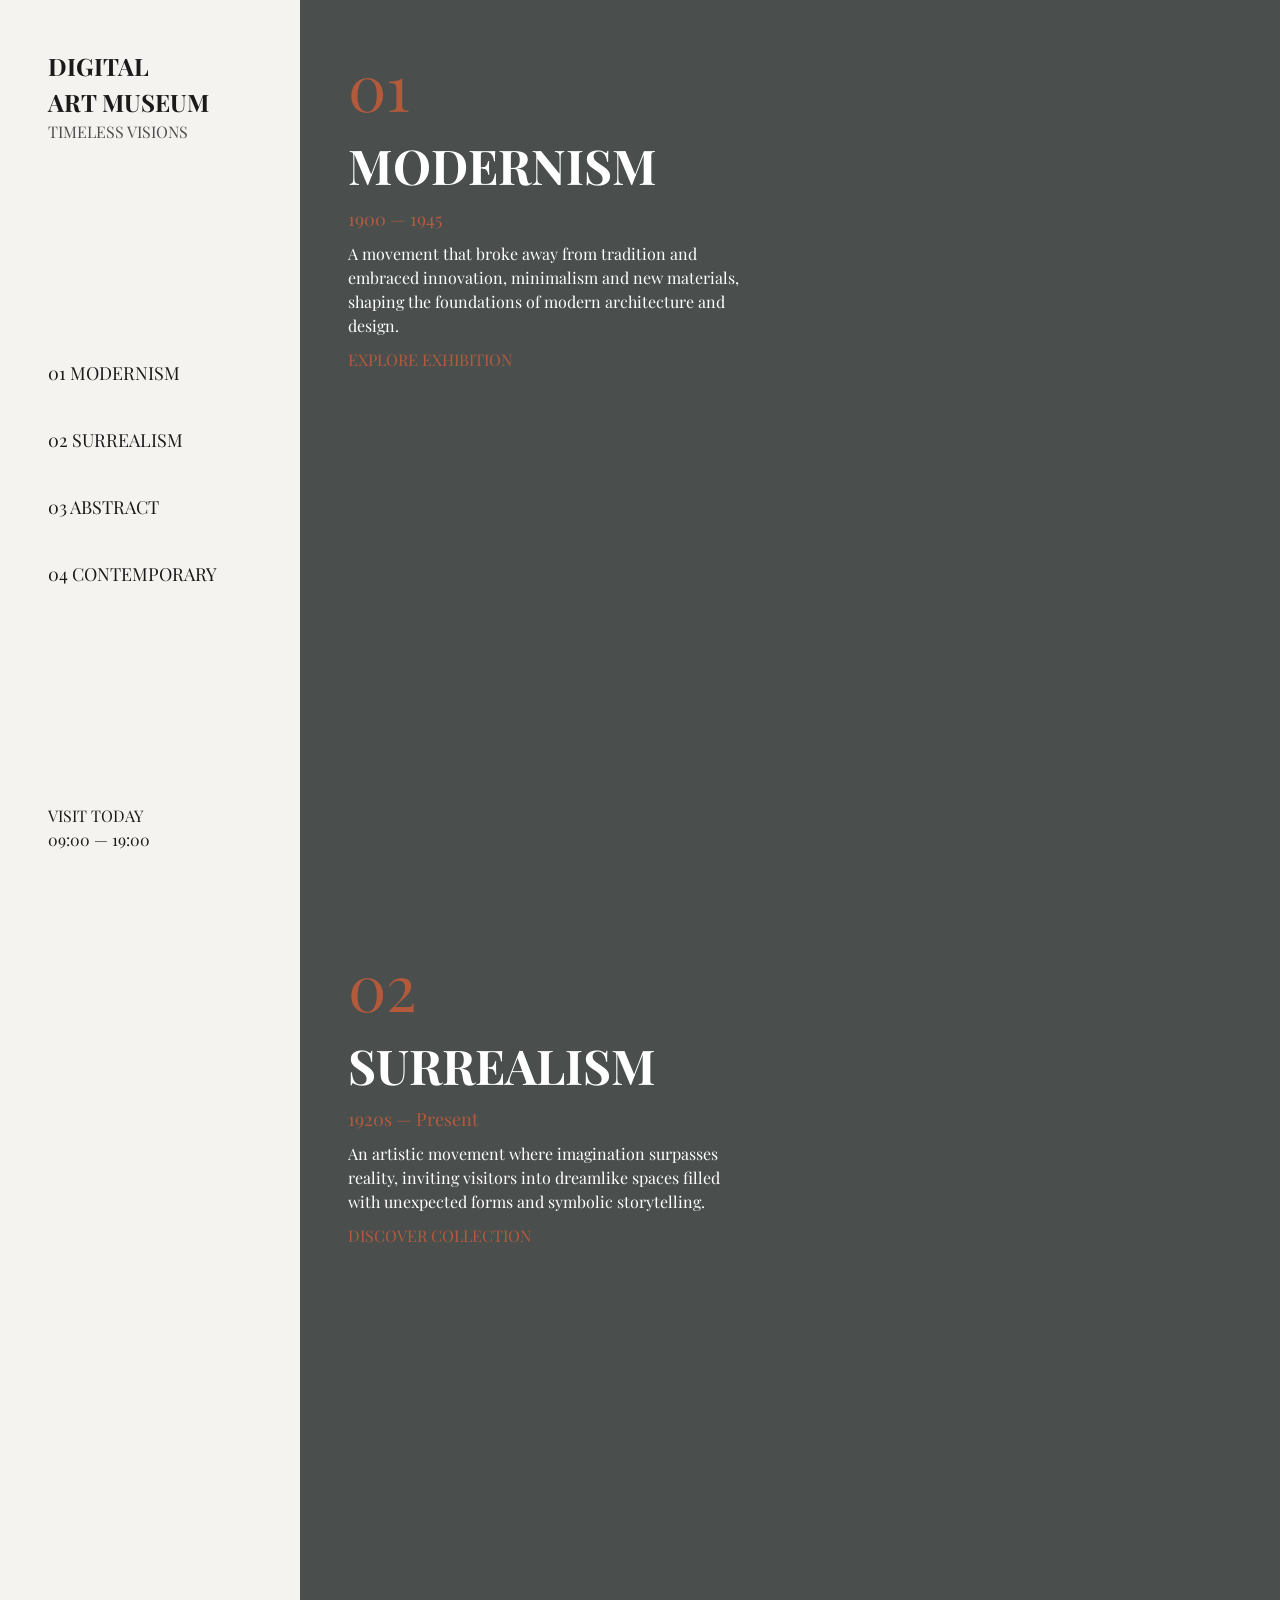
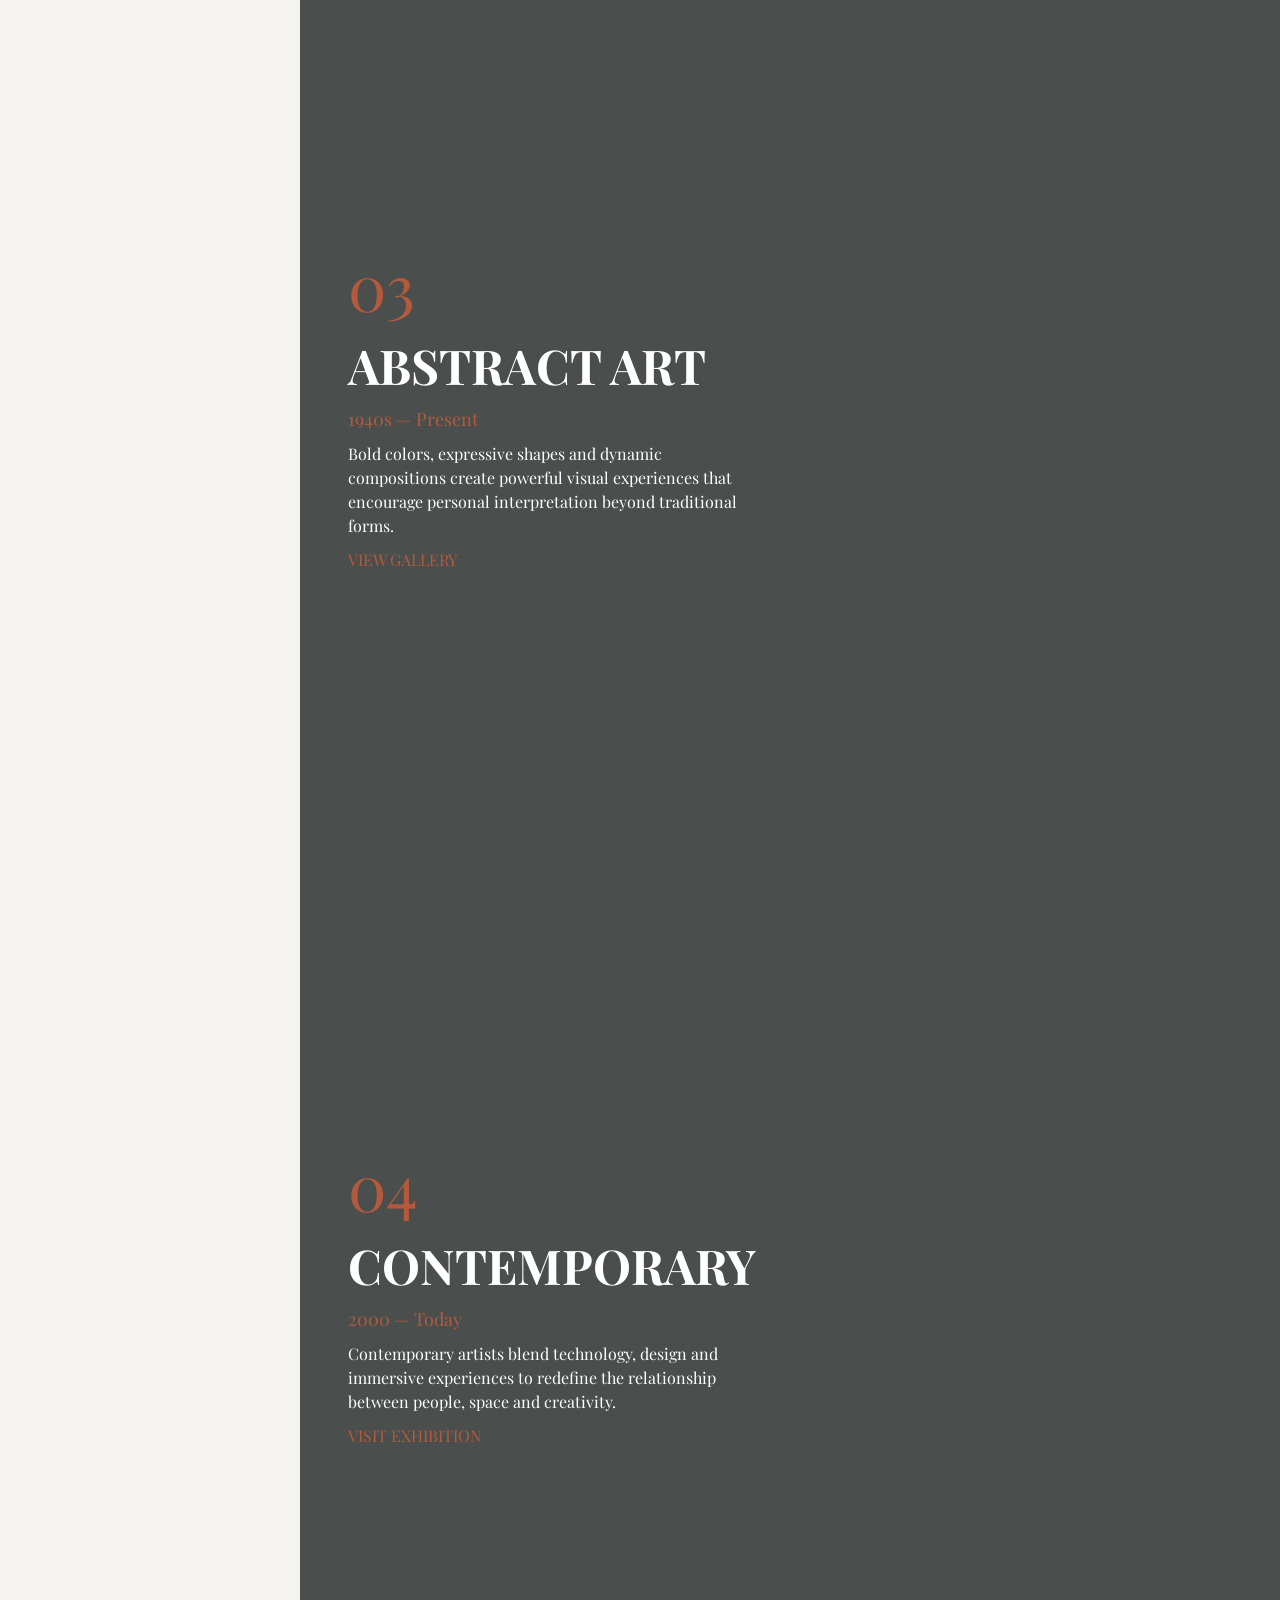
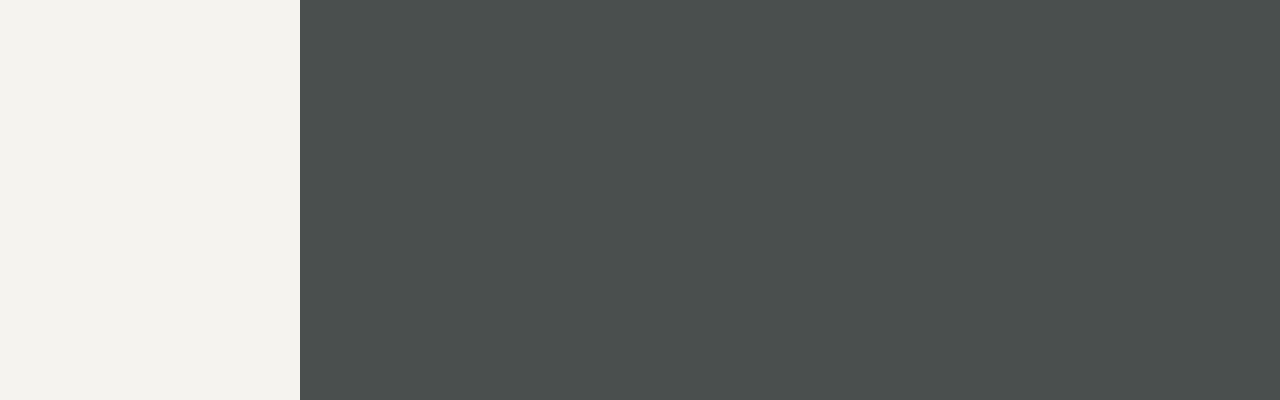
==== module-04/index.html @ 009beeca "add module-04" ====
<!doctype html>
<html lang="uk">
  <head>
    <meta charset="UTF-8" />
    <meta name="viewport" content="width=device-width, initial-scale=1.0" />
    <meta
      name="description"
      content="Digital Art Museum — онлайн-експозиція мистецьких напрямів."
    />
    <title>Digital Art Museum</title>
    <link
      rel="stylesheet"
      href="https://cdnjs.cloudflare.com/ajax/libs/modern-normalize/3.0.1/modern-normalize.min.css"
      integrity="sha512-q6WgHqiHlKyOqslT/lgBgodhd03Wp4BEqKeW6nNtlOY4quzyG3VoQKFrieaCeSnuVseNKRGpGeDU3qPmabCANg=="
      crossorigin="anonymous"
      referrerpolicy="no-referrer"
    />
    <link rel="preconnect" href="https://fonts.googleapis.com" />
    <link rel="preconnect" href="https://fonts.gstatic.com" crossorigin />
    <link
      href="https://fonts.googleapis.com/css2?family=Playfair+Display:wght@400..900&display=swap"
      rel="stylesheet"
    />
    <link rel="stylesheet" href="./css/styles.css" />
  </head>
  <body>
    <div class="museum">
      <aside class="sidebar">
        <a class="logo" href="./index.html">
          DIGITAL <br />
          ART MUSEUM
          <span>TIMELESS VISIONS</span>
        </a>

        <nav class="navigation">
          <ol class="navigation-list">
            <li>
              <a
                class="navigation-link is-active"
                href="#modernism"
                aria-current="page"
              >
                01 Modernism
              </a>
            </li>
            <li>
              <a class="navigation-link" href="#surrealism"> 02 Surrealism </a>
            </li>
            <li>
              <a class="navigation-link" href="#abstract"> 03 Abstract </a>
            </li>
            <li>
              <a class="navigation-link" href="#contemporary">
                04 Contemporary
              </a>
            </li>
          </ol>
        </nav>

        <div class="visit">
          <p>VISIT TODAY</p>
          <span>09:00 — 19:00</span>
        </div>
      </aside>

      <main class="exhibitions">
        <ol class="exhibitions-list">
          <li class="exhibition exhibition-modernism" id="modernism">
            <article class="exhibition-content">
              <span class="exhibition-number">01</span>
              <h2 class="exhibition-title">Modernism</h2>
              <p class="exhibition-period">1900 — 1945</p>
              <p class="exhibition-description">
                A movement that broke away from tradition and embraced
                innovation, minimalism and new materials, shaping the
                foundations of modern architecture and design.
              </p>
              <a class="exhibition-link" href="#modernism"
                >Explore exhibition</a
              >
            </article>
          </li>

          <li class="exhibition exhibition-surrealism" id="surrealism">
            <article class="exhibition-content">
              <span class="exhibition-number">02</span>
              <h2 class="exhibition-title">Surrealism</h2>
              <p class="exhibition-period">1920s — Present</p>
              <p class="exhibition-description">
                An artistic movement where imagination surpasses reality,
                inviting visitors into dreamlike spaces filled with unexpected
                forms and symbolic storytelling.
              </p>
              <a class="exhibition-link" href="#surrealism"
                >Discover collection</a
              >
            </article>
          </li>

          <li class="exhibition exhibition-abstract" id="abstract">
            <article class="exhibition-content">
              <span class="exhibition-number">03</span>
              <h2 class="exhibition-title">Abstract Art</h2>
              <p class="exhibition-period">1940s — Present</p>
              <p class="exhibition-description">
                Bold colors, expressive shapes and dynamic compositions create
                powerful visual experiences that encourage personal
                interpretation beyond traditional forms.
              </p>
              <a class="exhibition-link" href="#abstract">View gallery</a>
            </article>
          </li>

          <li class="exhibition exhibition-contemporary" id="contemporary">
            <article class="exhibition-content">
              <span class="exhibition-number">04</span>
              <h2 class="exhibition-title">Contemporary</h2>
              <p class="exhibition-period">2000 — Today</p>
              <p class="exhibition-description">
                Contemporary artists blend technology, design and immersive
                experiences to redefine the relationship between people, space
                and creativity.
              </p>
              <a class="exhibition-link" href="#contemporary"
                >Visit exhibition</a
              >
            </article>
          </li>
        </ol>
      </main>
    </div>
  </body>
</html>
---- module-04/css/styles.css ----
html {
  scroll-behavior: smooth;
}

body {
  font-family: 'Playfair Display', serif;
  color: #fff;
  font-size: 16px;
  background: #f5f3ef;
}

a {
  color: inherit;
  text-decoration: none;
}

ul,
ol {
  padding: 0;
  margin: 0;
  list-style-type: none;
}

h1,
h2,
h3,
h4,
h5,
h6,
p {
  margin: 0;
}

.museum {
  display: flex;
  max-width: 1440px;
  margin: 0 auto;
}

.sidebar {
  display: flex;
  flex-direction: column;
  gap: 40px;
  justify-content: space-between;
  height: 100vh;
  width: 300px;
  padding: 48px;
}

.logo {
  display: flex;
  flex-direction: column;
  font-weight: 700;
  font-size: 24px;
  line-height: 1.5;
  text-transform: uppercase;
  color: #1a1a1a;
}

.logo span {
  font-weight: 400;
  font-size: 16px;
  line-height: 1.5;
  text-transform: uppercase;
  color: #4d4d4d;
}

.navigation-list {
  display: flex;
  flex-direction: column;
  gap: 40px;
}

.navigation-link {
  position: relative;
  font-size: 18px;
  line-height: 1.5;
  text-transform: uppercase;
  color: #1a1a1a;
}

.navigation-link:hover,
.navigation-link:focus {
  color: #b45a3c;
}

.visit {
  line-height: 1.5;
  text-transform: uppercase;
  color: #1a1a1a;
}

.exhibitions {
  flex-grow: 1;
}

.exhibition {
  min-height: min(100vh, 1100px);
  background-color: #4a4f4e;
  background-position: center;
  background-size: cover;
}

.exhibition-content {
  width: 500px;
  padding: 48px;
}

.exhibition-number {
  display: inline-block;
  margin-bottom: 10px;

  font-size: 64px;
  line-height: 1.1875;
  color: #b45a3c;
}

.exhibition-title {
  margin-bottom: 10px;
  font-size: 48px;
  line-height: 1.33;
  text-transform: uppercase;
}

.exhibition-period {
  margin-bottom: 10px;
  color: #b45a3c;
  font-size: 18px;
  line-height: 1.33;
}

.exhibition-description {
  margin-bottom: 10px;
  line-height: 1.5;
}

.exhibition-link {
  padding-bottom: 6px;
  line-height: 1.5;
  text-transform: uppercase;
  color: #b45a3c;
}
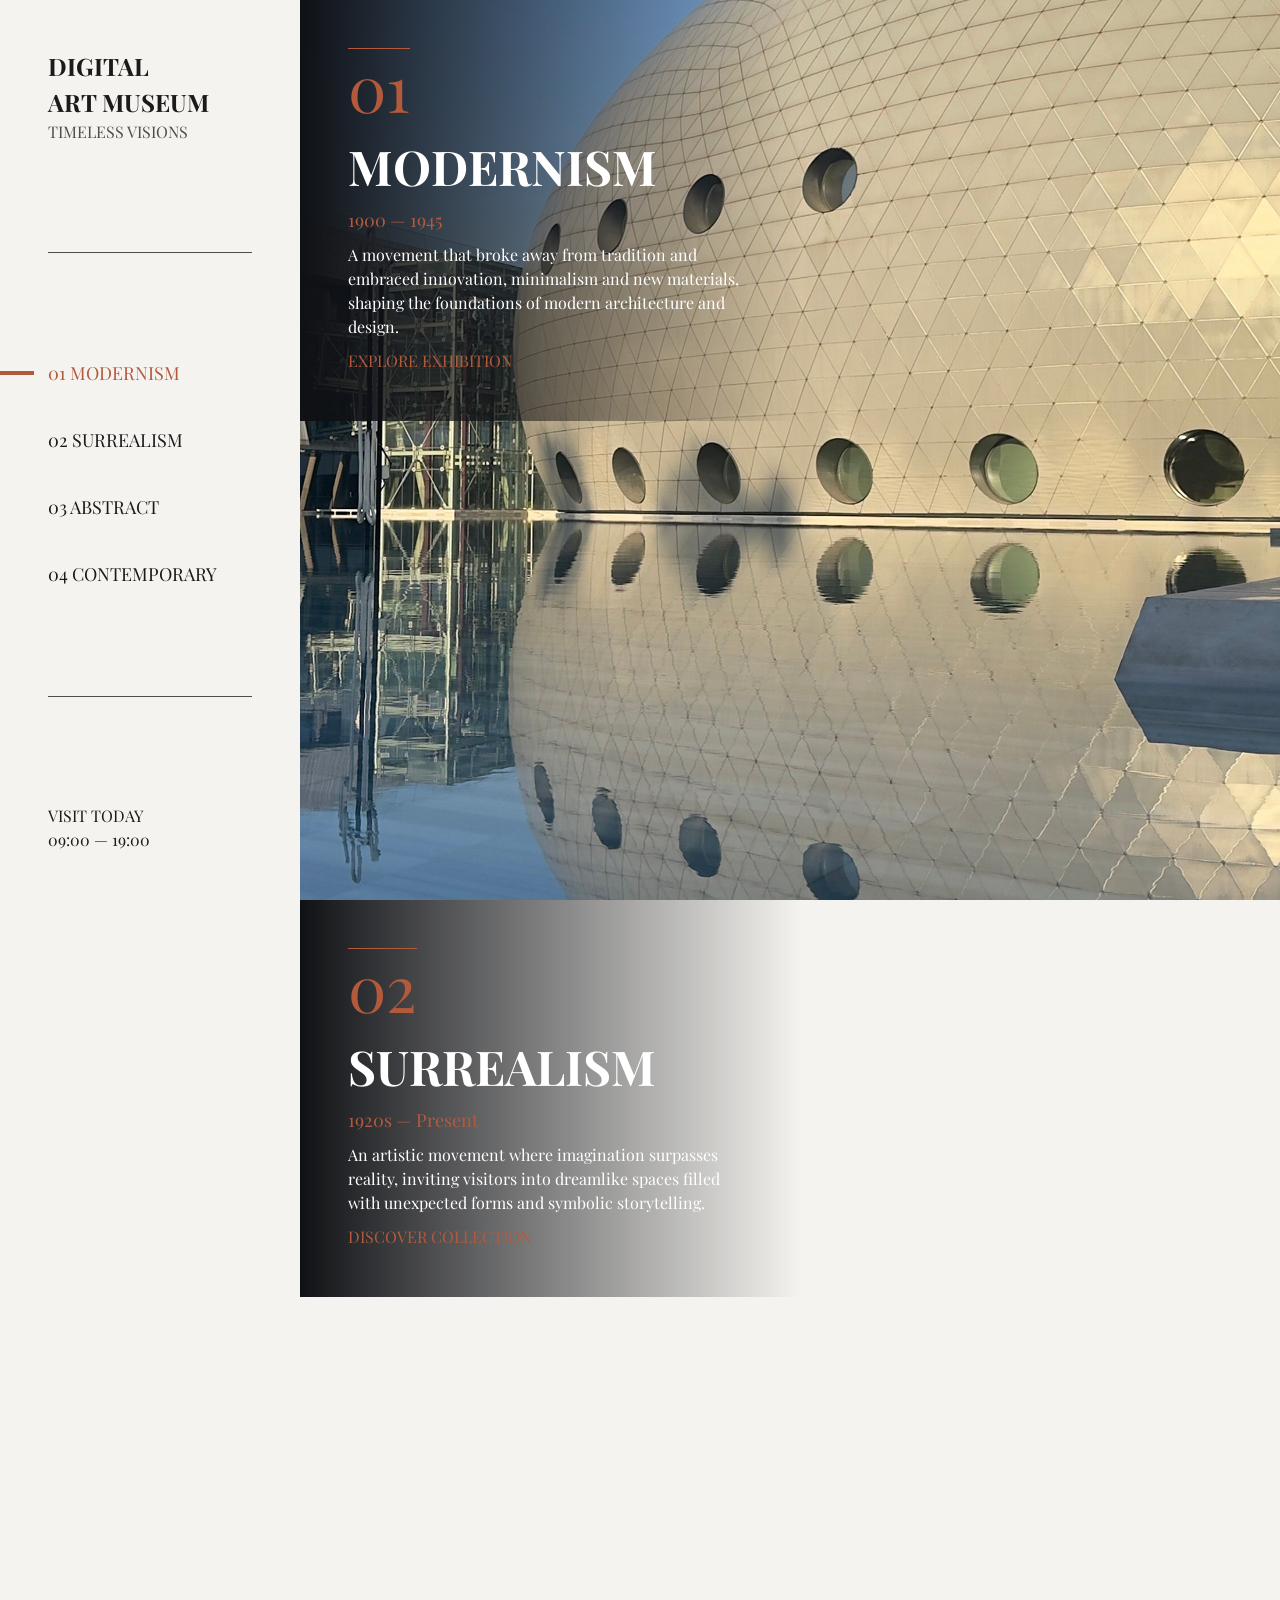
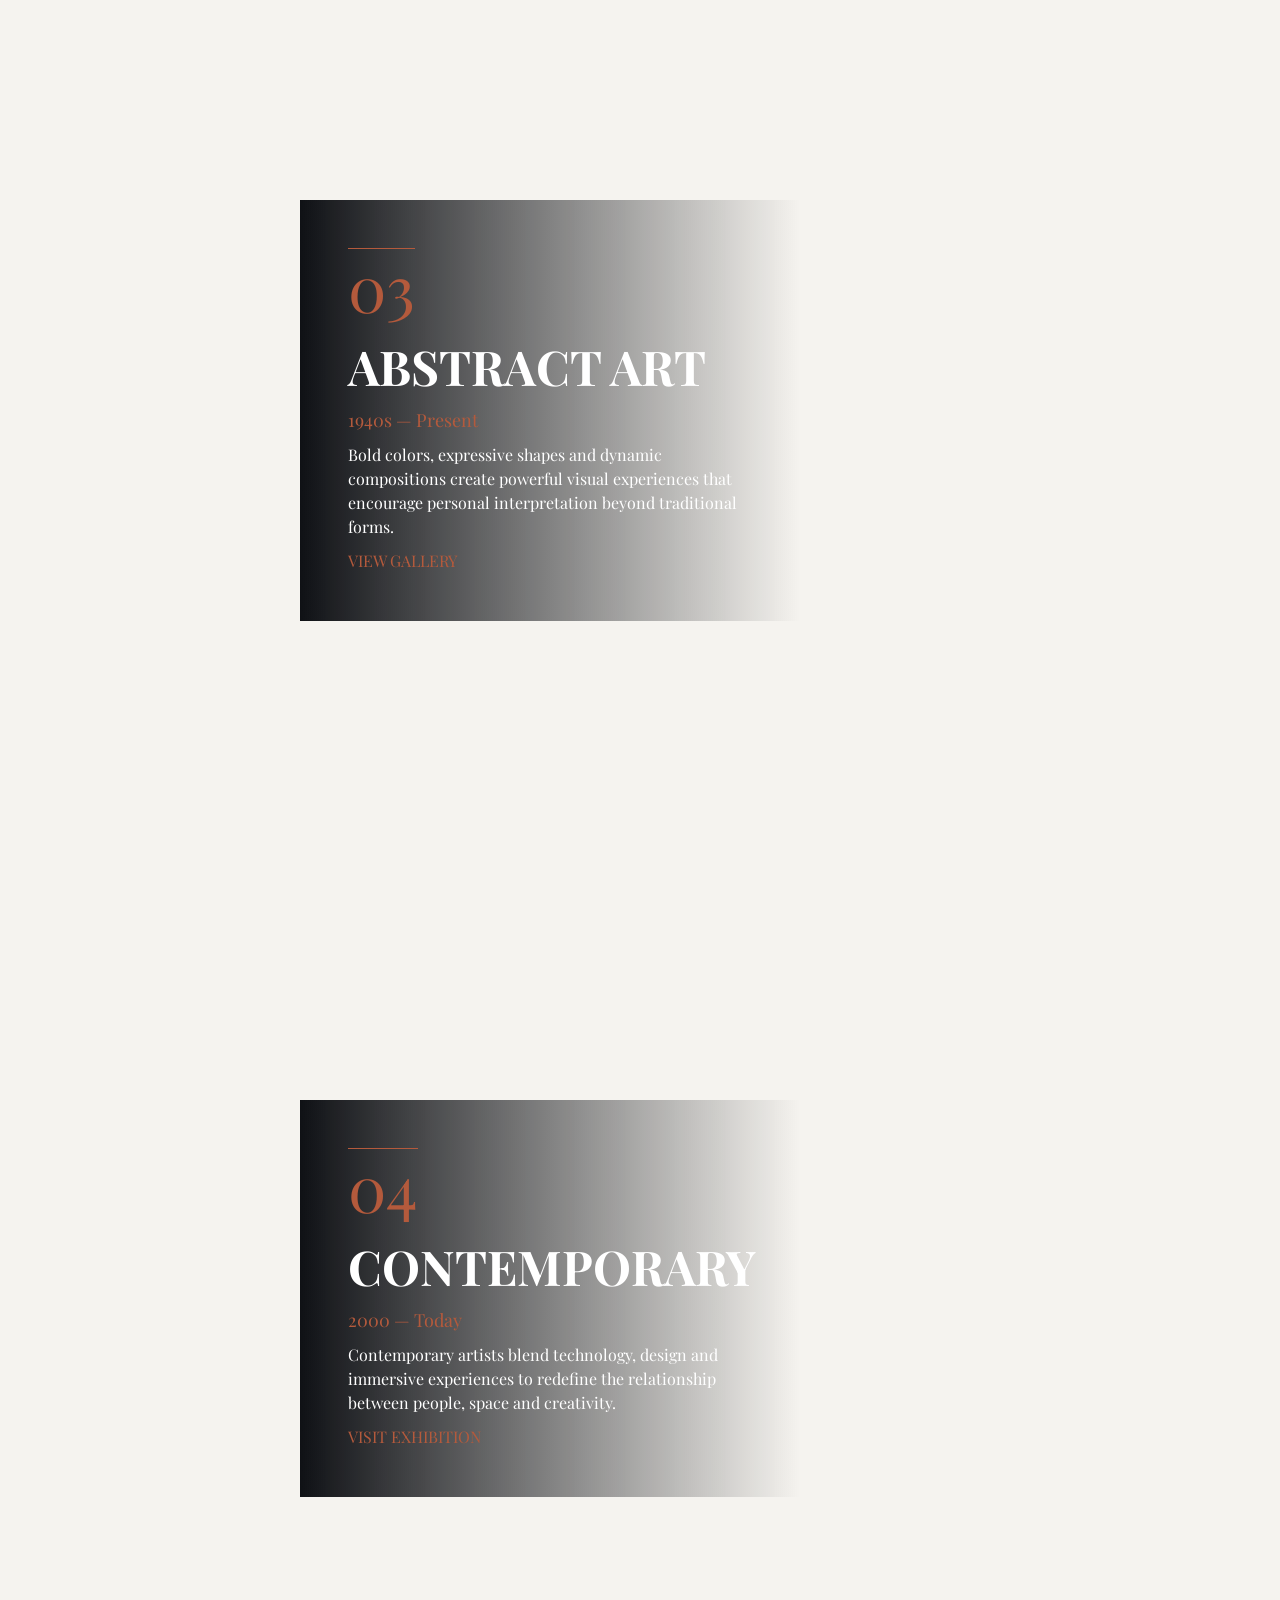
==== commit 77d1a079: "module-4 done" ====
--- a/module-04/index.html
+++ b/module-04/index.html
@@ -1,4 +1,4 @@
-<!doctype html>
+<!DOCTYPE html>
 <html lang="uk">
   <head>
     <meta charset="UTF-8" />
@@ -32,6 +32,8 @@
           <span>TIMELESS VISIONS</span>
         </a>
 
+        <span class="sidebar-line"></span>
+
         <nav class="navigation">
           <ol class="navigation-list">
             <li>
@@ -56,6 +58,8 @@
             </li>
           </ol>
         </nav>
+
+        <span class="sidebar-line"></span>
 
         <div class="visit">
           <p>VISIT TODAY</p>
--- a/module-04/css/styles.css
+++ b/module-04/css/styles.css
@@ -3,7 +3,7 @@
 }
 
 body {
-  font-family: 'Playfair Display', serif;
+  font-family: "Playfair Display", serif;
   color: #fff;
   font-size: 16px;
   background: #f5f3ef;
@@ -38,6 +38,10 @@
 }
 
 .sidebar {
+  position: sticky;
+  top: 0;
+  overflow-y: auto;
+
   display: flex;
   flex-direction: column;
   gap: 40px;
@@ -65,6 +69,13 @@
   color: #4d4d4d;
 }
 
+.sidebar-line {
+  width: 100%;
+  height: 1px;
+  background-color: #4d4d4d;
+  flex-shrink: 0;
+}
+
 .navigation-list {
   display: flex;
   flex-direction: column;
@@ -79,8 +90,21 @@
   color: #1a1a1a;
 }
 
+.navigation-link.is-active::before {
+  content: "";
+  position: absolute;
+  top: 50%;
+  right: calc(100% + 14px);
+  /* left: -48px; */
+  width: 34px;
+  height: 4px;
+  background-color: #b45a3c;
+  transform: translateY(-50%);
+}
+
 .navigation-link:hover,
-.navigation-link:focus {
+.navigation-link:focus,
+.navigation-link.is-active {
   color: #b45a3c;
 }
 
@@ -99,16 +123,34 @@
   background-color: #4a4f4e;
   background-position: center;
   background-size: cover;
+  background-attachment: fixed;
+}
+
+.exhibition-modernism {
+  background-image: url("../images/modernism.jpg");
+}
+.exhibition-surrealism {
+  background-image: url("../images/sur.jpg");
+}
+.exhibition-abstract {
+  background-image: url("../images/abstarct.jpg");
+}
+.exhibition-contemporary {
+  background-image: url("../images/CONTEMPORARY.jpg");
 }
 
 .exhibition-content {
+  position: sticky;
+  top: 0;
   width: 500px;
   padding: 48px;
+  background: linear-gradient(270deg, rgba(15, 17, 21, 0) 0%, #0f1115 100%);
 }
 
 .exhibition-number {
   display: inline-block;
   margin-bottom: 10px;
+  border-top: 1px solid #b45a3c;
 
   font-size: 64px;
   line-height: 1.1875;
